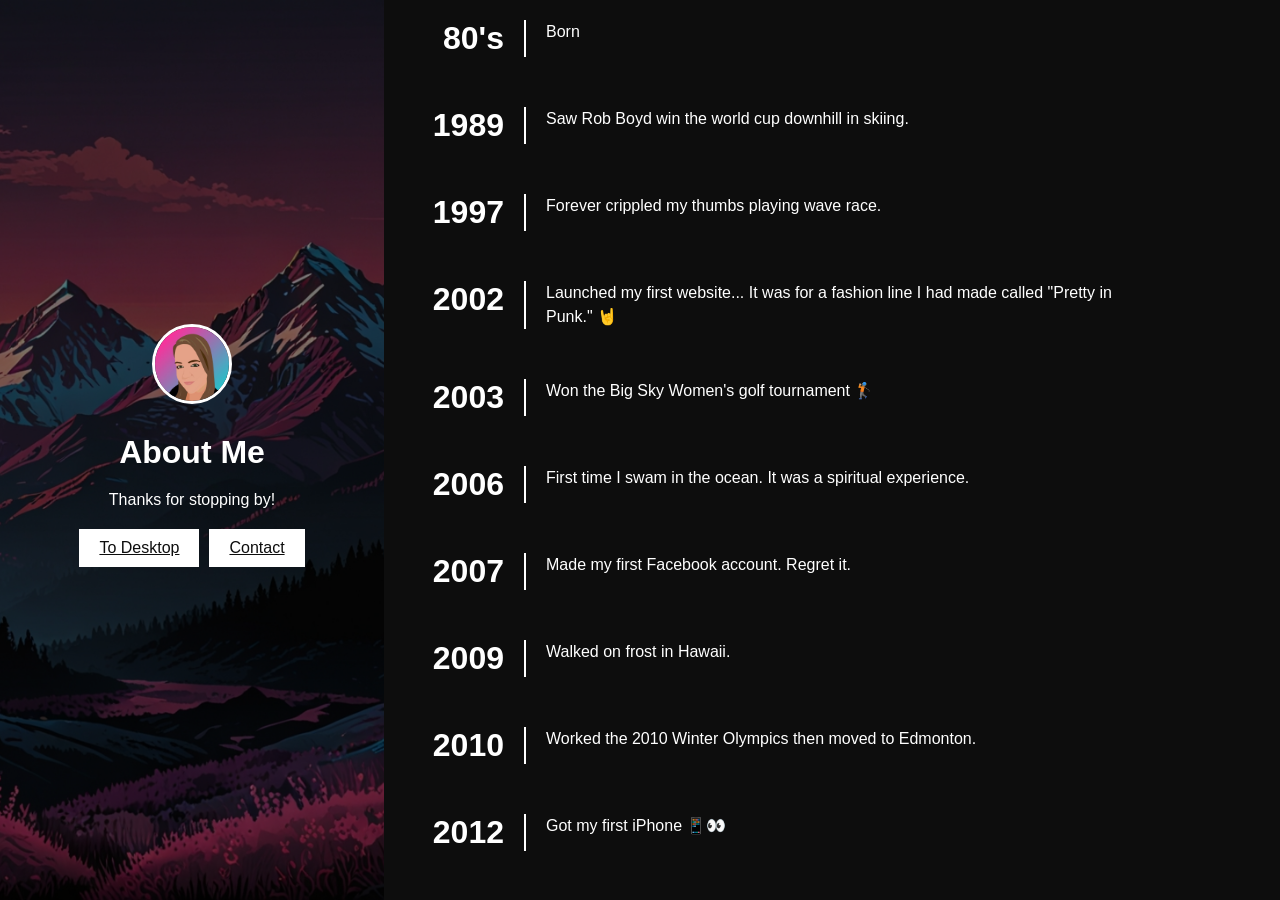
==== aboutme.html @ 45575917 "about me" ====
<!DOCTYPE html>
<html lang="en">
  <head>
    <meta charset="UTF-8" />
    <meta name="viewport" content="width=device-width, initial-scale=1.0" />
    <title>About Me Timeline</title>
    <style>
      * {
        margin: 0;
        padding: 0;
        box-sizing: border-box;
      }

      body {
        background-color: #0d0d0d;
        color: white;
        font-family: "Arial", sans-serif;
      }

      .container {
        display: flex;
        height: 100vh;
      }

      .fixed-section {
        position: fixed;
        width: 30%;
        height: 100vh;
        display: flex;
        flex-direction: column;
        justify-content: center;
        align-items: center;
        background-image: url("images/bg.jpg");
        background-size: cover;
        background-position: center;
        background-repeat: no-repeat;
        color: white;
      }

      .fixed-section::before {
        content: "";
        position: absolute;
        top: 0;
        left: 0;
        right: 0;
        bottom: 0;
        background-color: rgba(0, 0, 0, 0.5);
        z-index: 1;
      }

      .fixed-section h1,
      .fixed-section p,
      .fixed-section .buttons {
        position: relative;
        z-index: 2;
        padding: 10px;
      }
      .fixed-section .buttons {
        display: flex;
        gap: 10px;
      }

      .fixed-section a {
        padding: 10px 20px;
        background-color: white;
        color: #0d0d0d;
        border: none;
        cursor: pointer;
        font-size: 1rem;
        transition: background-color 0.3s;
      }

      .fixed-section a:hover {
        background-color: #555;
        color: white;
      }

      /* Right scrollable section */
      .scrollable-section {
        margin-left: 30%;
        padding: 20px;
        height: 100vh;
        overflow-y: scroll;
        width: 70%;
        position: relative;
      }

      .timeline {
        display: flex;
        flex-direction: column;
      }

      .event {
        display: flex;
        margin-bottom: 50px;
      }

      .date {
        font-size: 2rem;
        font-weight: bold;
        width: 100px;
        flex-shrink: 0;
        text-align: right;
        margin-right: 20px;
      }

      .description {
        font-size: 1rem;
        font-weight: 300;
        max-width: 600px;
        border-left: 2px solid white;
        padding-left: 20px;
      }

      .description p {
        line-height: 1.5;
      }

      @media (max-width: 768px) {
        .fixed-section {
          width: 100%;
          height: auto;
          position: relative;
          text-align: center;
          padding: 20px;
        }

        .fixed-section h1 {
          font-size: 2rem;
        }

        .fixed-section p {
          font-size: 1rem;
        }

        .fixed-section .a {
          flex-direction: column;
          gap: 5px;
        }

        .scrollable-section {
          margin-left: 0;
          padding: 20px;
        }

        .date {
          font-size: 1.5rem;
        }

        .description {
          font-size: 0.9rem;
          padding-left: 10px;
        }
      }
      @media (max-width: 480px) {
        .container {
          display: block;
        }

        .fixed-section {
          position: relative;
          width: 100%;
          text-align: center;
          padding: 20px;
          margin-bottom: 20px;
        }

        .scrollable-section {
          width: 100%;
          height: auto;
          padding: 20px;
          overflow-y: auto;
        }

        .fixed-section h1 {
          font-size: 2rem;
        }

        .fixed-section p {
          font-size: 1rem;
        }

        .fixed-section .buttons {
          flex-direction: column;
          gap: 10px;
        }

        .date {
          font-size: 1.3rem;
        }

        .description {
          font-size: 0.85rem;
          padding-left: 10px;
        }
      }

      .profile-pic {
        width: 80px;
        height: 80px;
        border-radius: 50%;
        border: 3px solid white;
        margin-bottom: 20px;
        position: relative;
        z-index: 3;
      }
    </style>
  </head>
  <body>
    <div class="container">
      <!-- Left fixed section -->
      <div class="fixed-section">
        <img
          src="images/profile-pic.jpg"
          alt="Profile Picture"
          class="profile-pic"
        />
        <h1>About Me</h1>
        <p>Thanks for stopping by!</p>
        <div class="buttons">
          <a href="https://www.webchef.dev">To Desktop</a>
          <a href="https://designkitchen.dev/about/">Contact</a>
        </div>
      </div>

      <!-- Right scrollable section -->
      <div class="scrollable-section">
        <div class="timeline">
          <div class="event">
            <div class="date">80's</div>
            <div class="description">
              <p>Born</p>
            </div>
          </div>

          <div class="event">
            <div class="date">1989</div>
            <div class="description">
              <p>Saw Rob Boyd win the world cup downhill in skiing.</p>
            </div>
          </div>

          <div class="event">
            <div class="date">1997</div>
            <div class="description">
              <p>Forever crippled my thumbs playing wave race.</p>
            </div>
          </div>

          <div class="event">
            <div class="date">2002</div>
            <div class="description">
              <p>
                Launched my first website... It was for a fashion line I had
                made called "Pretty in Punk." 🤘
              </p>
            </div>
          </div>

          <div class="event">
            <div class="date">2003</div>
            <div class="description">
              <p>Won the Big Sky Women's golf tournament 🏌🏼</p>
            </div>
          </div>

          <div class="event">
            <div class="date">2006</div>
            <div class="description">
              <p>
                First time I swam in the ocean. It was a spiritual experience.
              </p>
            </div>
          </div>

          <div class="event">
            <div class="date">2007</div>
            <div class="description">
              <p>Made my first Facebook account. Regret it.</p>
            </div>
          </div>

          <div class="event">
            <div class="date">2009</div>
            <div class="description">
              <p>Walked on frost in Hawaii.</p>
            </div>
          </div>

          <div class="event">
            <div class="date">2010</div>
            <div class="description">
              <p>Worked the 2010 Winter Olympics then moved to Edmonton.</p>
            </div>
          </div>

          <div class="event">
            <div class="date">2012</div>
            <div class="description">
              <p>Got my first iPhone 📱👀</p>
            </div>
          </div>

          <div class="event">
            <div class="date">2013</div>
            <div class="description">
              <p>Started my private chef business.</p>
            </div>
          </div>

          <div class="event">
            <div class="date">2016</div>
            <div class="description">
              <p>Competed in the World Food Championships. Came in 4th.</p>
            </div>
          </div>

          <div class="event">
            <div class="date">2017</div>
            <div class="description">
              <p>Bought my first house.</p>
            </div>
          </div>

          <div class="event">
            <div class="date">2020</div>
            <div class="description">
              <p>You know.</p>
            </div>
          </div>

          <div class="event">
            <div class="date">2022</div>
            <div class="description">
              <p>Started our plumbing business.</p>
            </div>
          </div>

          <div class="event">
            <div class="date">2024</div>
            <div class="description">
              <p>Tricked you into reading this whole website</p>
            </div>
          </div>
        </div>
      </div>
    </div>
  </body>
</html>
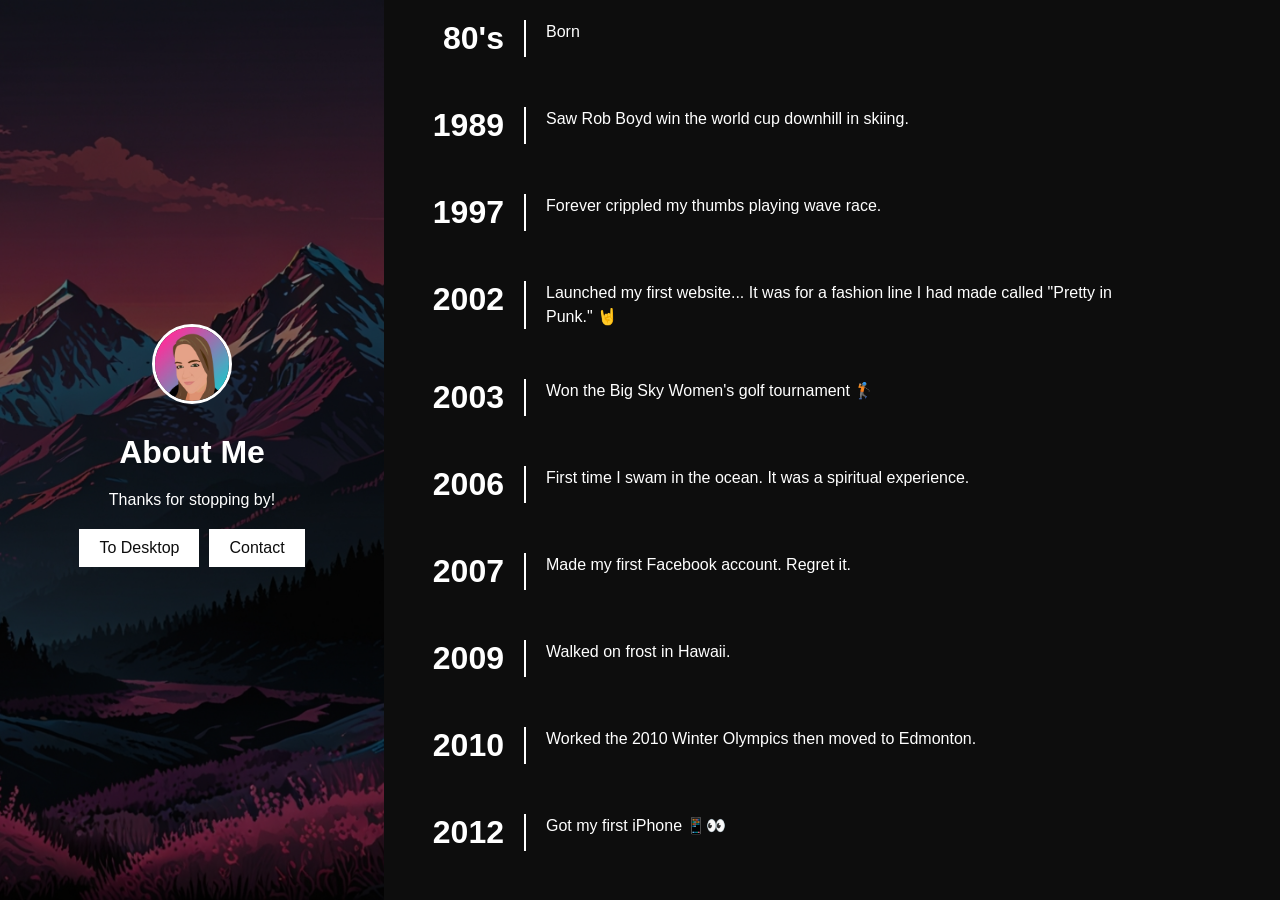
==== commit 22a5db0b: "pink" ====
--- a/aboutme.html
+++ b/aboutme.html
@@ -10,7 +10,10 @@
         padding: 0;
         box-sizing: border-box;
       }
-
+      a {
+        color: rgb(255, 0, 195);
+        text-decoration: none;
+      }
       body {
         background-color: #0d0d0d;
         color: white;
@@ -337,6 +340,15 @@
           </div>
 
           <div class="event">
+            <div class="date">2023</div>
+            <div class="description">
+              <p>
+                Started <a href="https://designkitchen.dev">Design Kitchen.</a>
+              </p>
+            </div>
+          </div>
+
+          <div class="event">
             <div class="date">2024</div>
             <div class="description">
               <p>Tricked you into reading this whole website</p>
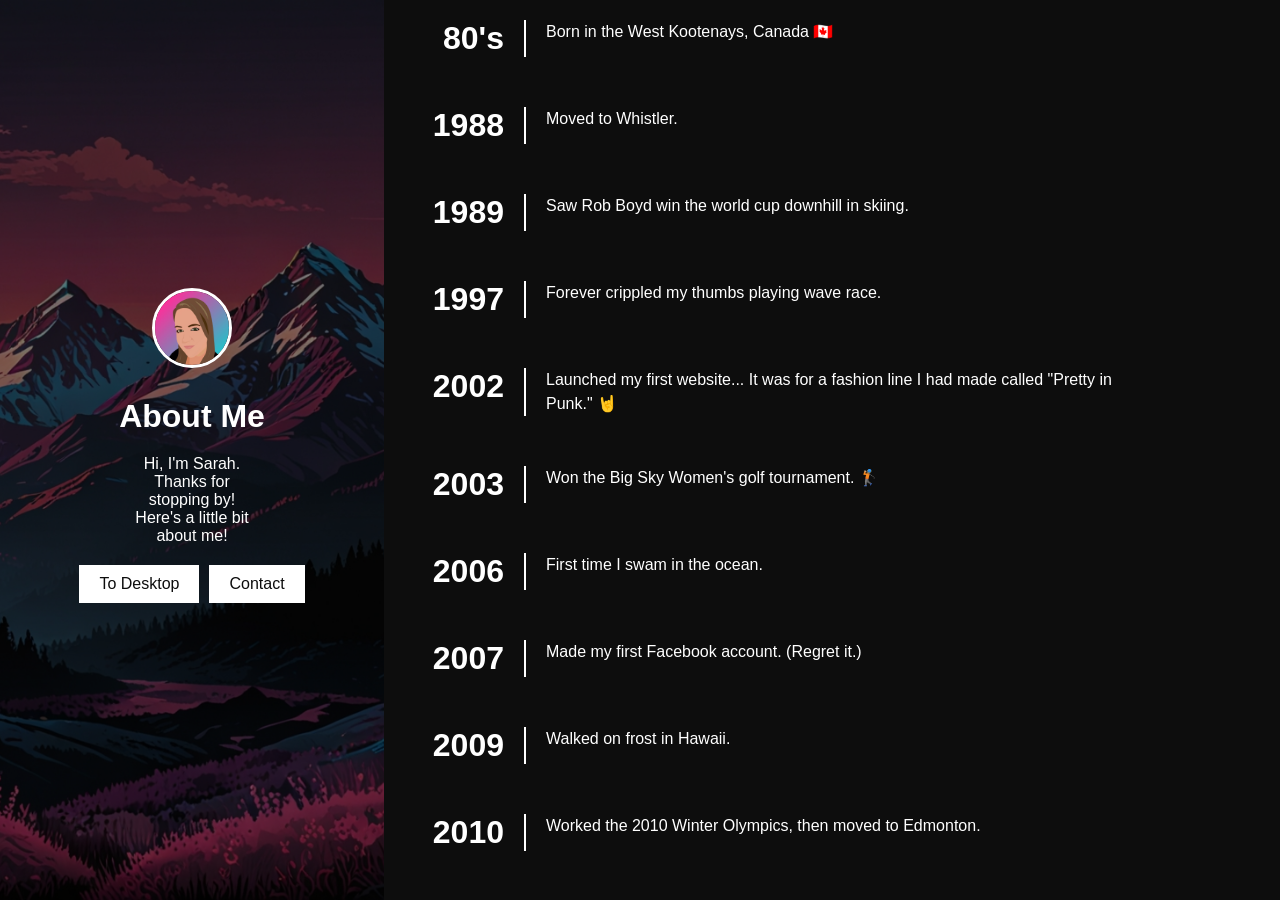
==== commit a42552b8: "styling" ====
--- a/aboutme.html
+++ b/aboutme.html
@@ -78,6 +78,10 @@
         color: white;
       }
 
+      .leftP {
+        text-align: center;
+        max-width: 150px;
+      }
       /* Right scrollable section */
       .scrollable-section {
         margin-left: 30%;
@@ -219,7 +223,9 @@
           class="profile-pic"
         />
         <h1>About Me</h1>
-        <p>Thanks for stopping by!</p>
+        <p class="leftP">
+          Hi, I'm Sarah. Thanks for stopping by! Here's a little bit about me!
+        </p>
         <div class="buttons">
           <a href="https://www.webchef.dev">To Desktop</a>
           <a href="https://designkitchen.dev/about/">Contact</a>
@@ -232,7 +238,14 @@
           <div class="event">
             <div class="date">80's</div>
             <div class="description">
-              <p>Born</p>
+              <p>Born in the West Kootenays, Canada 🇨🇦</p>
+            </div>
+          </div>
+
+          <div class="event">
+            <div class="date">1988</div>
+            <div class="description">
+              <p>Moved to Whistler.</p>
             </div>
           </div>
 
@@ -263,23 +276,21 @@
           <div class="event">
             <div class="date">2003</div>
             <div class="description">
-              <p>Won the Big Sky Women's golf tournament 🏌🏼</p>
+              <p>Won the Big Sky Women's golf tournament. 🏌🏼</p>
             </div>
           </div>
 
           <div class="event">
             <div class="date">2006</div>
             <div class="description">
-              <p>
-                First time I swam in the ocean. It was a spiritual experience.
-              </p>
+              <p>First time I swam in the ocean.</p>
             </div>
           </div>
 
           <div class="event">
             <div class="date">2007</div>
             <div class="description">
-              <p>Made my first Facebook account. Regret it.</p>
+              <p>Made my first Facebook account. (Regret it.)</p>
             </div>
           </div>
 
@@ -293,7 +304,7 @@
           <div class="event">
             <div class="date">2010</div>
             <div class="description">
-              <p>Worked the 2010 Winter Olympics then moved to Edmonton.</p>
+              <p>Worked the 2010 Winter Olympics, then moved to Edmonton.</p>
             </div>
           </div>
 
